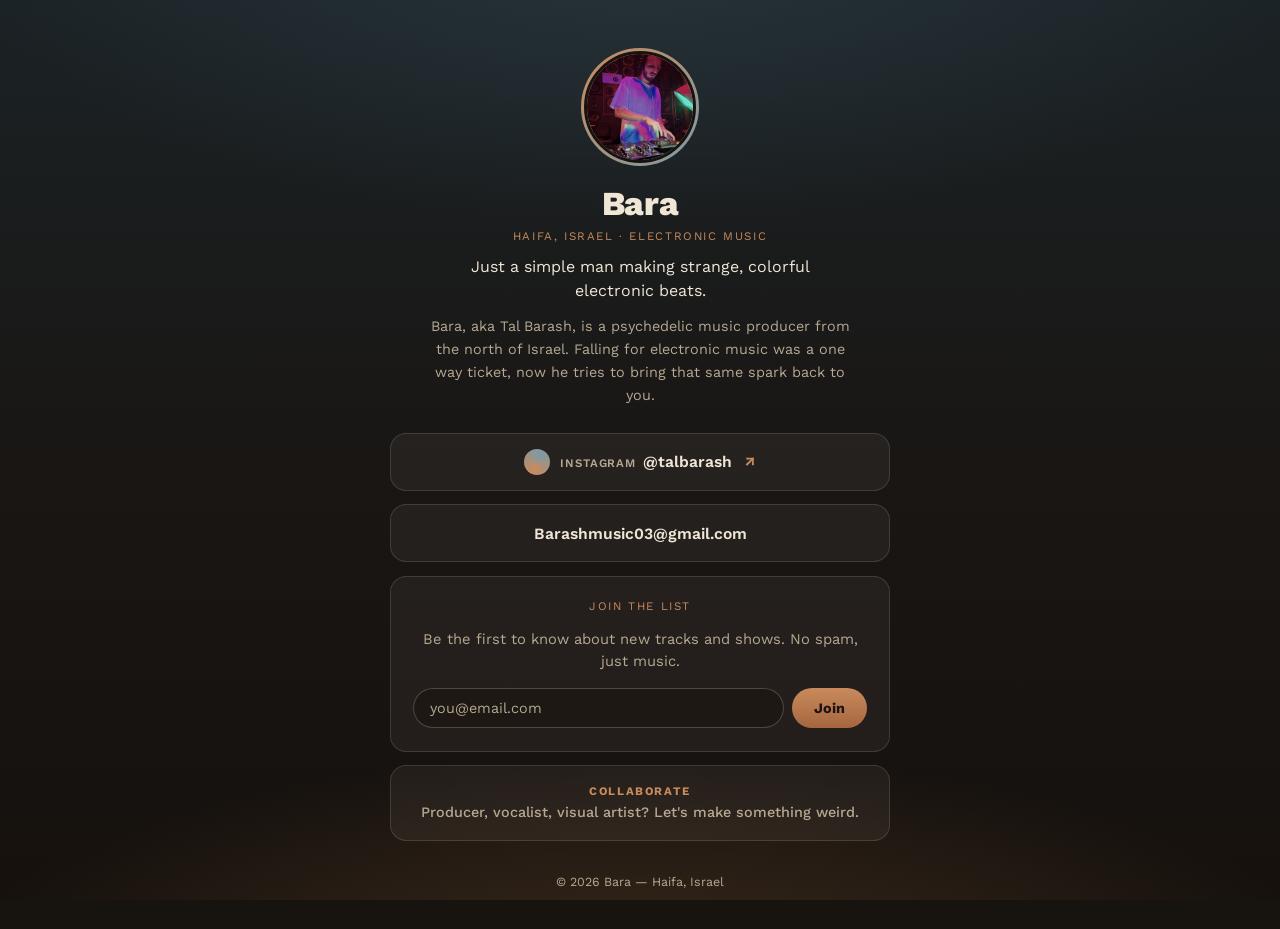
==== link.html @ 5e486f66 "Set browser title to 'Bara' only" ====
<!DOCTYPE html>
<html lang="en">
<head>
<meta charset="UTF-8">
<meta name="viewport" content="width=device-width, initial-scale=1.0">
<title>Bara</title>
<meta name="description" content="Bara is an electronic musician based in Haifa, Israel. Just a simple man making strange, colorful electronic beats.">
<meta name="robots" content="noindex">
<link rel="icon" type="image/svg+xml" href="favicon.svg">

<link rel="preconnect" href="https://fonts.googleapis.com">
<link rel="preconnect" href="https://fonts.gstatic.com" crossorigin>
<link href="https://fonts.googleapis.com/css2?family=Work+Sans:wght@400;500;600;700;800&display=swap" rel="stylesheet">
<link rel="stylesheet" href="link.css?v=1">
</head>
<body>

<main class="col">

  <header class="profile">
    <div class="avatar"><img src="images/hero.jpg" alt="Bara"></div>
    <h1>Bara</h1>
    <span class="loc">Haifa, Israel · Electronic music</span>
    <p class="tagline">Just a simple man making strange, colorful electronic beats.</p>
    <p class="bio">Bara, aka Tal Barash, is a psychedelic music producer from the north of Israel.
      Falling for electronic music was a one way ticket, now he tries to bring that same spark back to you.</p>
  </header>

  <div id="listen-links" class="stack"></div>
  <div id="follow-cards" class="stack"></div>
  <div id="connect-links" class="stack"></div>

  <a class="link-btn email-btn" id="booking-email" href="#">Loading…</a>

  <section class="card">
    <span class="card-label">Join the list</span>
    <p class="lead">Be the first to know about new tracks and shows. No spam, just music.</p>
    <form class="signup" action="https://api.web3forms.com/submit" method="POST">
      <input type="hidden" name="access_key" value="REPLACE_WITH_WEB3FORMS_KEY">
      <input type="hidden" name="subject" value="New Bara mailing list signup">
      <input type="email" name="email" class="signup-input" placeholder="you@email.com" required>
      <button type="submit" class="signup-btn">Join</button>
    </form>
  </section>

  <a class="link-btn collab-btn" href="mailto:Barashmusic03@gmail.com?subject=Let%27s%20collaborate">
    <span class="link-btn-title">Collaborate</span>
    <span class="link-btn-sub">Producer, vocalist, visual artist? Let's make something weird.</span>
  </a>

  <footer class="foot">
    <p>&copy; <span id="year"></span> Bara — Haifa, Israel</p>
  </footer>

</main>

<script src="links.js?v=18"></script>
<script src="script.js?v=18"></script>
</body>
</html>
---- link.css ----
:root {
  --ink: #efe6d6;
  --ink-dim: #b6a891;
  --clay: #c98a5c;
  --clay-deep: #a5663f;
  --blue: #7f9aa4;
  --line: rgba(239, 230, 214, 0.14);
  --card: rgba(239, 230, 214, 0.055);
  --font-body: "Work Sans", sans-serif;
}

* { margin: 0; padding: 0; box-sizing: border-box; }

body {
  min-height: 100vh;
  color: var(--ink);
  font-family: var(--font-body);
  background-color: #17130f;
  background-image:
    radial-gradient(90% 55% at 50% -8%, #27353c 0%, transparent 60%),
    radial-gradient(90% 40% at 50% 108%, #3a2a1c 0%, transparent 60%),
    linear-gradient(180deg, #1b2225 0%, #191614 52%, #16110d 100%);
  background-attachment: fixed;
}

a { color: inherit; text-decoration: none; }

/* ---------- single centered column ---------- */
.col {
  width: 100%;
  max-width: 540px;
  margin: 0 auto;
  padding: 3rem 1.25rem 2.5rem;
  display: flex;
  flex-direction: column;
  gap: 0.85rem;
}

/* ---------- profile ---------- */
.profile {
  display: flex;
  flex-direction: column;
  align-items: center;
  text-align: center;
  margin-bottom: 0.75rem;
}
.avatar {
  width: 118px;
  height: 118px;
  border-radius: 50%;
  padding: 3px;
  background: linear-gradient(135deg, var(--clay), var(--blue));
  margin-bottom: 1.1rem;
}
.avatar img {
  width: 100%;
  height: 100%;
  border-radius: 50%;
  object-fit: cover;
  object-position: center 28%;
  filter: saturate(0.7) sepia(0.25) brightness(0.95);
  border: 3px solid #17130f;
}
.profile h1 {
  font-size: 2.1rem;
  font-weight: 800;
  letter-spacing: -0.01em;
  margin-bottom: 0.4rem;
}
.loc {
  font-size: 0.72rem;
  letter-spacing: 0.14em;
  text-transform: uppercase;
  color: var(--clay);
  margin-bottom: 0.75rem;
}
.tagline {
  font-size: 1rem;
  color: var(--ink);
  line-height: 1.5;
  max-width: 26rem;
  margin-bottom: 0.75rem;
}
.bio {
  font-size: 0.9rem;
  color: var(--ink-dim);
  line-height: 1.6;
  max-width: 27rem;
}

/* ---------- uniform stacked buttons ---------- */
.stack { display: flex; flex-direction: column; gap: 0.85rem; }
.stack:empty { display: none; }

.link-btn,
.platform-link,
.follow-card {
  display: flex;
  align-items: center;
  justify-content: center;
  width: 100%;
  min-height: 58px;
  padding: 0.9rem 1.25rem;
  border-radius: 16px;
  background: var(--card);
  border: 1px solid var(--line);
  color: var(--ink);
  font-size: 0.98rem;
  font-weight: 600;
  text-align: center;
  transition: transform 0.18s ease, background 0.18s ease, border-color 0.18s ease;
}
.link-btn:hover,
.platform-link:hover,
.follow-card:hover {
  transform: translateY(-2px);
  background: rgba(201, 138, 92, 0.16);
  border-color: rgba(201, 138, 92, 0.5);
}

/* platform link (SoundCloud) */
.platform-link { gap: 0.55rem; }
.icon-dot { width: 7px; height: 7px; border-radius: 50%; background: var(--clay); }

/* follow card (Instagram) — normalize into a uniform button */
.follow-card { gap: 0.6rem; }
.follow-card-avatar {
  width: 26px; height: 26px; border-radius: 50%;
  background: conic-gradient(from 200deg, var(--clay), var(--blue), var(--clay));
  flex-shrink: 0;
}
.follow-card-text { display: flex; flex-direction: row; align-items: baseline; gap: 0.4rem; }
.follow-card-name { font-size: 0.72rem; color: var(--ink-dim); text-transform: uppercase; letter-spacing: 0.08em; }
.follow-card-handle { font-size: 0.98rem; font-weight: 600; }
.follow-card-arrow { color: var(--clay); margin-left: 0.15rem; }

/* email button */
.email-btn { color: var(--ink); }

/* collab — two-line button */
.collab-btn { flex-direction: column; gap: 0.25rem; padding: 1.1rem 1.25rem; }
.link-btn-title {
  font-size: 0.72rem; letter-spacing: 0.14em; text-transform: uppercase; color: var(--clay); font-weight: 700;
}
.link-btn-sub { font-size: 0.9rem; font-weight: 500; color: var(--ink-dim); line-height: 1.4; }

/* ---------- cards (players, newsletter) ---------- */
.card {
  width: 100%;
  padding: 1.4rem;
  border-radius: 16px;
  background: var(--card);
  border: 1px solid var(--line);
}
.card-label {
  display: block;
  font-size: 0.72rem;
  letter-spacing: 0.14em;
  text-transform: uppercase;
  color: var(--clay);
  margin-bottom: 0.9rem;
  text-align: center;
}

.track {
  background: rgba(20, 16, 12, 0.4);
  border: 1px solid var(--line);
  border-radius: 12px;
  padding: 0.85rem 0.95rem;
}
.track + .track { margin-top: 0.7rem; }
.track-name { display: block; font-weight: 600; font-size: 0.95rem; margin-bottom: 0.5rem; }
.track audio { width: 100%; height: 34px; display: block; }

/* newsletter */
.lead { color: var(--ink-dim); font-size: 0.92rem; line-height: 1.5; margin-bottom: 1rem; text-align: center; }
.signup { display: flex; gap: 0.5rem; }
.signup-input {
  flex: 1; min-width: 0;
  padding: 0.7rem 1rem;
  border-radius: 999px;
  background: rgba(20, 16, 12, 0.4);
  border: 1px solid rgba(239, 230, 214, 0.22);
  color: var(--ink);
  font-family: var(--font-body);
  font-size: 0.9rem;
}
.signup-input::placeholder { color: var(--ink-dim); }
.signup-input:focus { outline: none; border-color: var(--clay); }
.signup-btn {
  font-family: var(--font-body); font-weight: 700;
  background: linear-gradient(180deg, var(--clay), var(--clay-deep));
  color: #1c1410; border: none;
  padding: 0.7rem 1.35rem; border-radius: 999px;
  font-size: 0.9rem; cursor: pointer;
  transition: transform 0.18s ease;
}
.signup-btn:hover { transform: translateY(-2px); }

/* ---------- footer ---------- */
.foot {
  text-align: center;
  padding-top: 1.25rem;
  color: var(--ink-dim);
  font-size: 0.78rem;
}
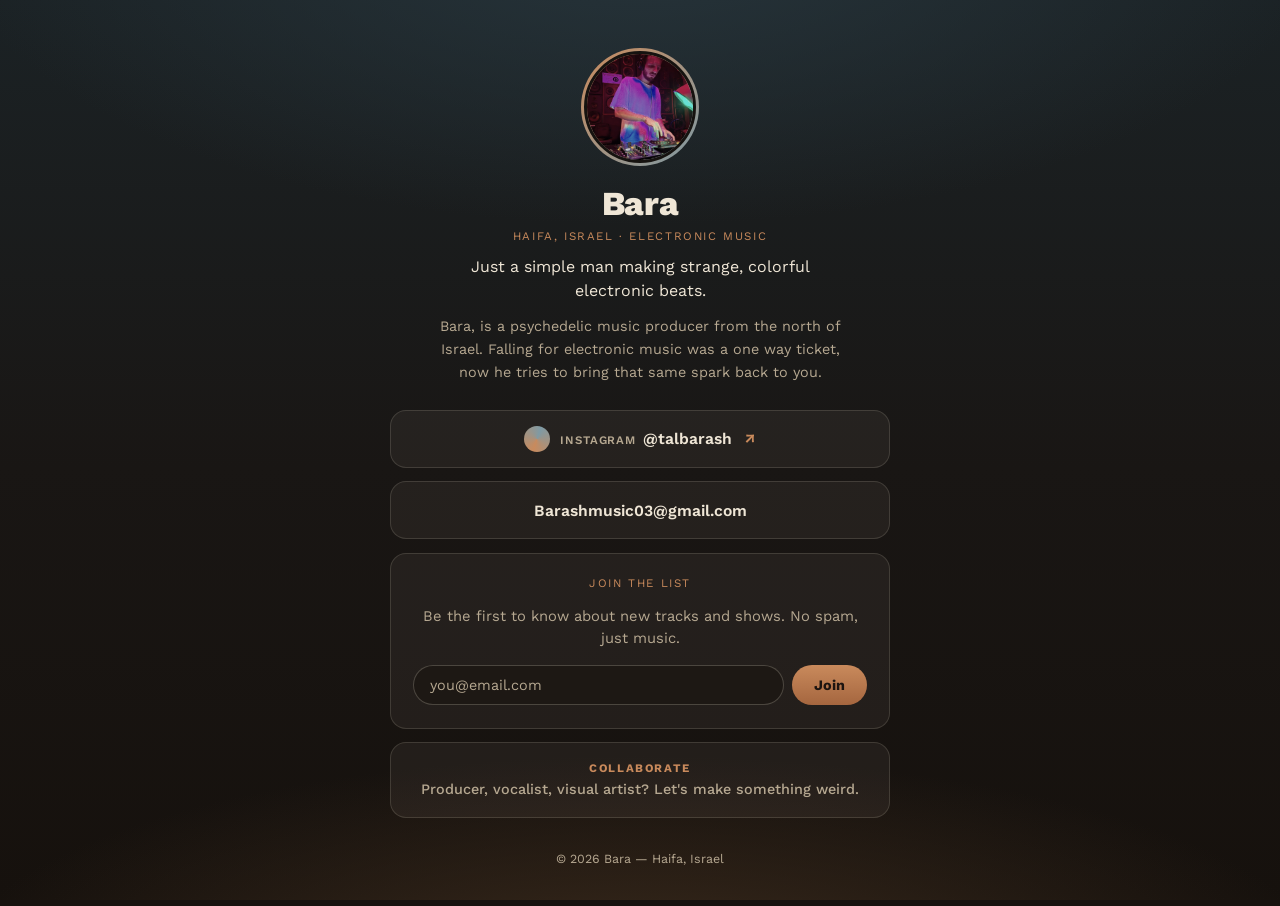
==== commit 34ee7209: "Remove 'aka Tal Barash' from link page bio" ====
--- a/link.html
+++ b/link.html
@@ -22,7 +22,7 @@
     <h1>Bara</h1>
     <span class="loc">Haifa, Israel · Electronic music</span>
     <p class="tagline">Just a simple man making strange, colorful electronic beats.</p>
-    <p class="bio">Bara, aka Tal Barash, is a psychedelic music producer from the north of Israel.
+    <p class="bio">Bara, is a psychedelic music producer from the north of Israel.
       Falling for electronic music was a one way ticket, now he tries to bring that same spark back to you.</p>
   </header>
 
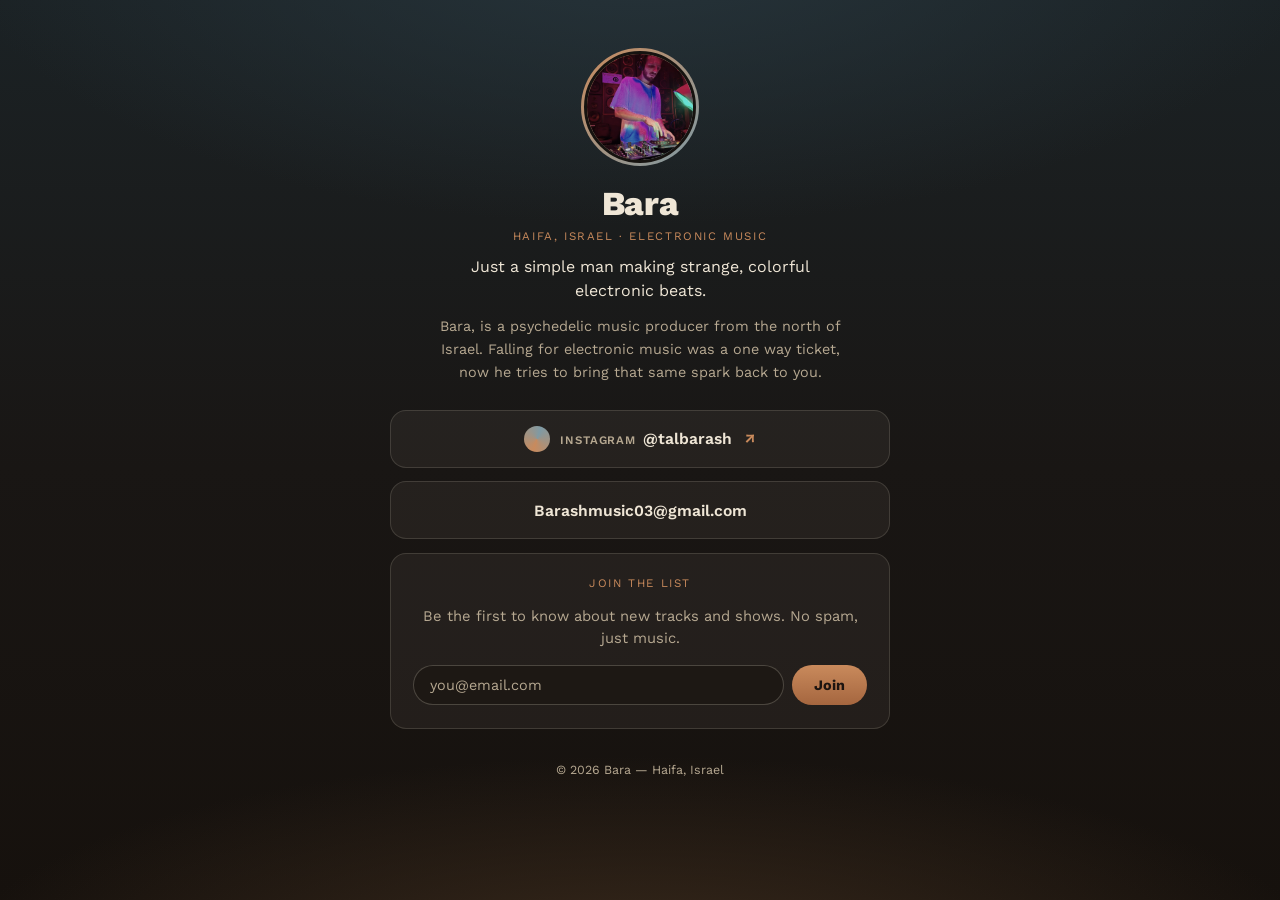
==== commit 14c5ab8d: "Remove collab tab from link page" ====
--- a/link.html
+++ b/link.html
@@ -43,11 +43,6 @@
     </form>
   </section>
 
-  <a class="link-btn collab-btn" href="mailto:Barashmusic03@gmail.com?subject=Let%27s%20collaborate">
-    <span class="link-btn-title">Collaborate</span>
-    <span class="link-btn-sub">Producer, vocalist, visual artist? Let's make something weird.</span>
-  </a>
-
   <footer class="foot">
     <p>&copy; <span id="year"></span> Bara — Haifa, Israel</p>
   </footer>
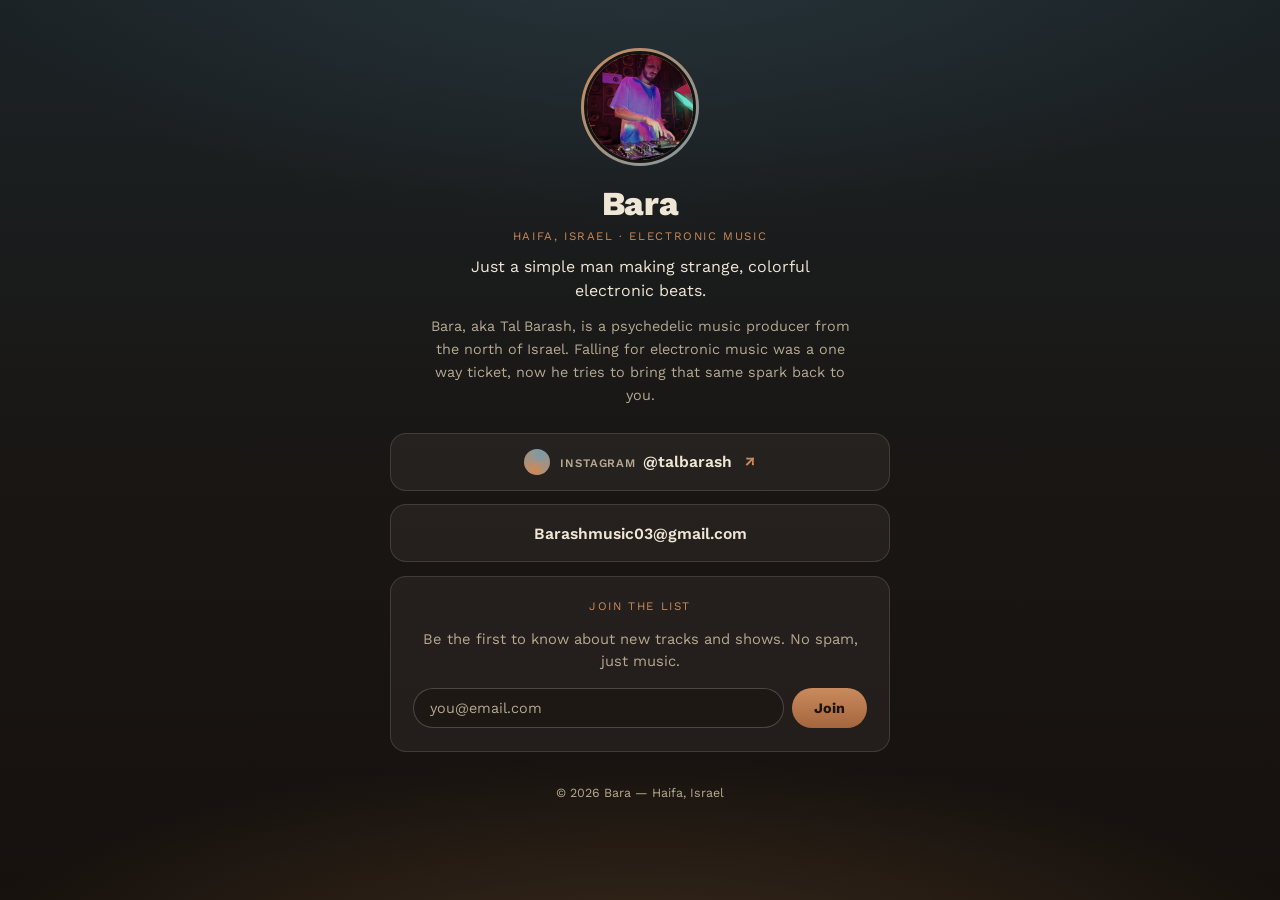
==== commit 280bc969: "Add 'aka Tal Barash' to link page bio" ====
--- a/link.html
+++ b/link.html
@@ -22,7 +22,7 @@
     <h1>Bara</h1>
     <span class="loc">Haifa, Israel · Electronic music</span>
     <p class="tagline">Just a simple man making strange, colorful electronic beats.</p>
-    <p class="bio">Bara, is a psychedelic music producer from the north of Israel.
+    <p class="bio">Bara, aka Tal Barash, is a psychedelic music producer from the north of Israel.
       Falling for electronic music was a one way ticket, now he tries to bring that same spark back to you.</p>
   </header>
 
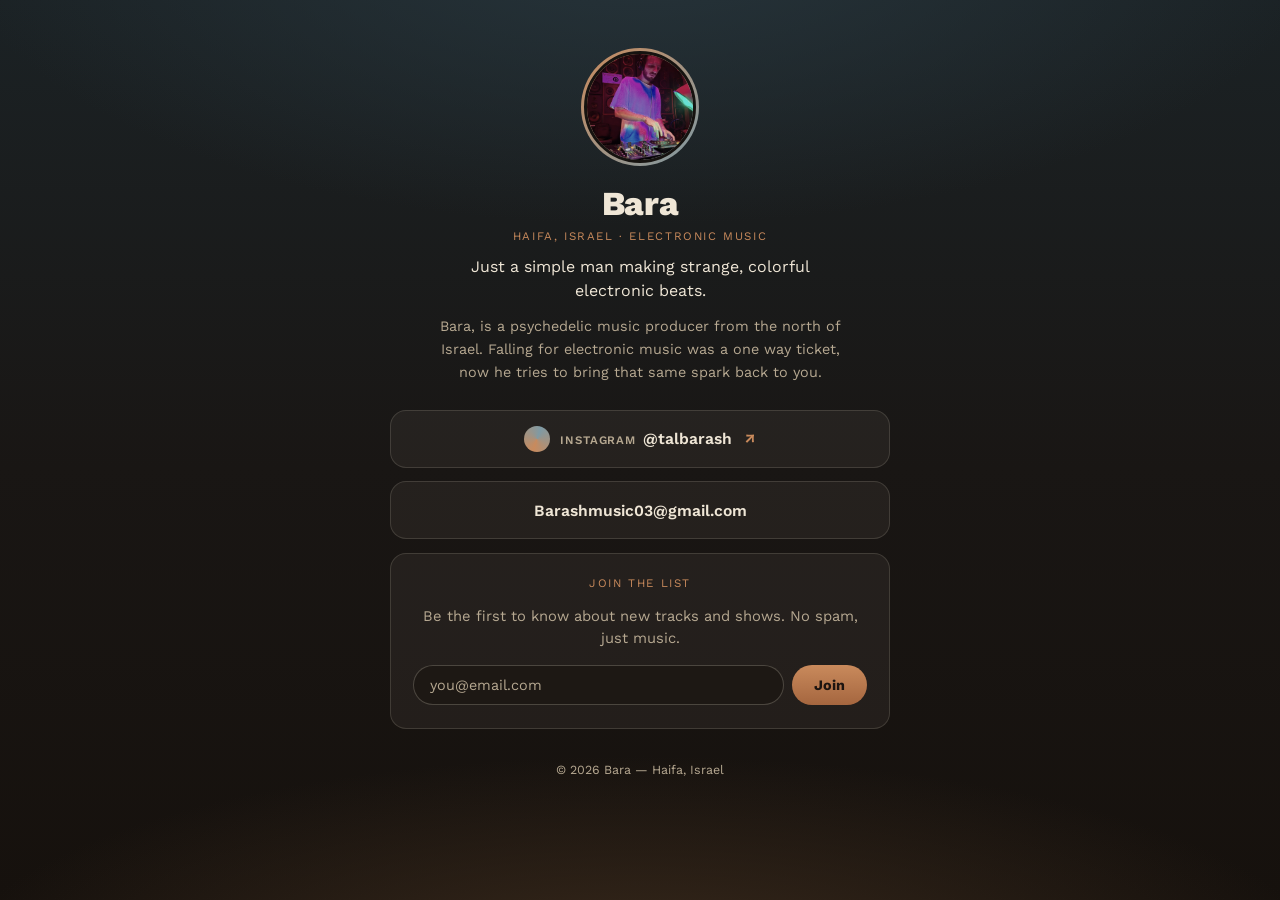
==== commit 6dab072c: "Revert 'aka Tal Barash' on link page bio" ====
--- a/link.html
+++ b/link.html
@@ -22,7 +22,7 @@
     <h1>Bara</h1>
     <span class="loc">Haifa, Israel · Electronic music</span>
     <p class="tagline">Just a simple man making strange, colorful electronic beats.</p>
-    <p class="bio">Bara, aka Tal Barash, is a psychedelic music producer from the north of Israel.
+    <p class="bio">Bara, is a psychedelic music producer from the north of Israel.
       Falling for electronic music was a one way ticket, now he tries to bring that same spark back to you.</p>
   </header>
 
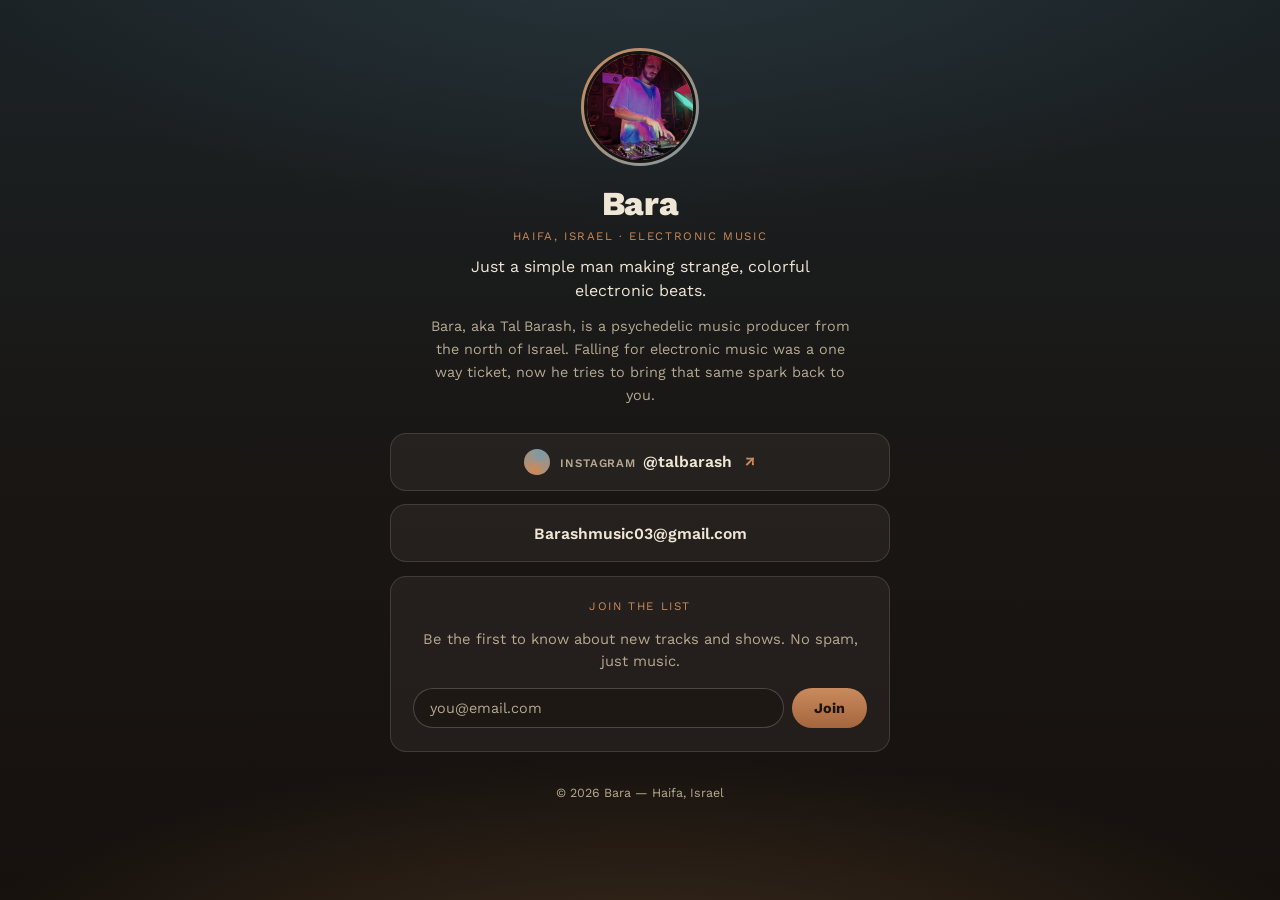
==== commit 7215a169: "Add 'aka Tal Barash' to link page bio" ====
--- a/link.html
+++ b/link.html
@@ -22,7 +22,7 @@
     <h1>Bara</h1>
     <span class="loc">Haifa, Israel · Electronic music</span>
     <p class="tagline">Just a simple man making strange, colorful electronic beats.</p>
-    <p class="bio">Bara, is a psychedelic music producer from the north of Israel.
+    <p class="bio">Bara, aka Tal Barash, is a psychedelic music producer from the north of Israel.
       Falling for electronic music was a one way ticket, now he tries to bring that same spark back to you.</p>
   </header>
 
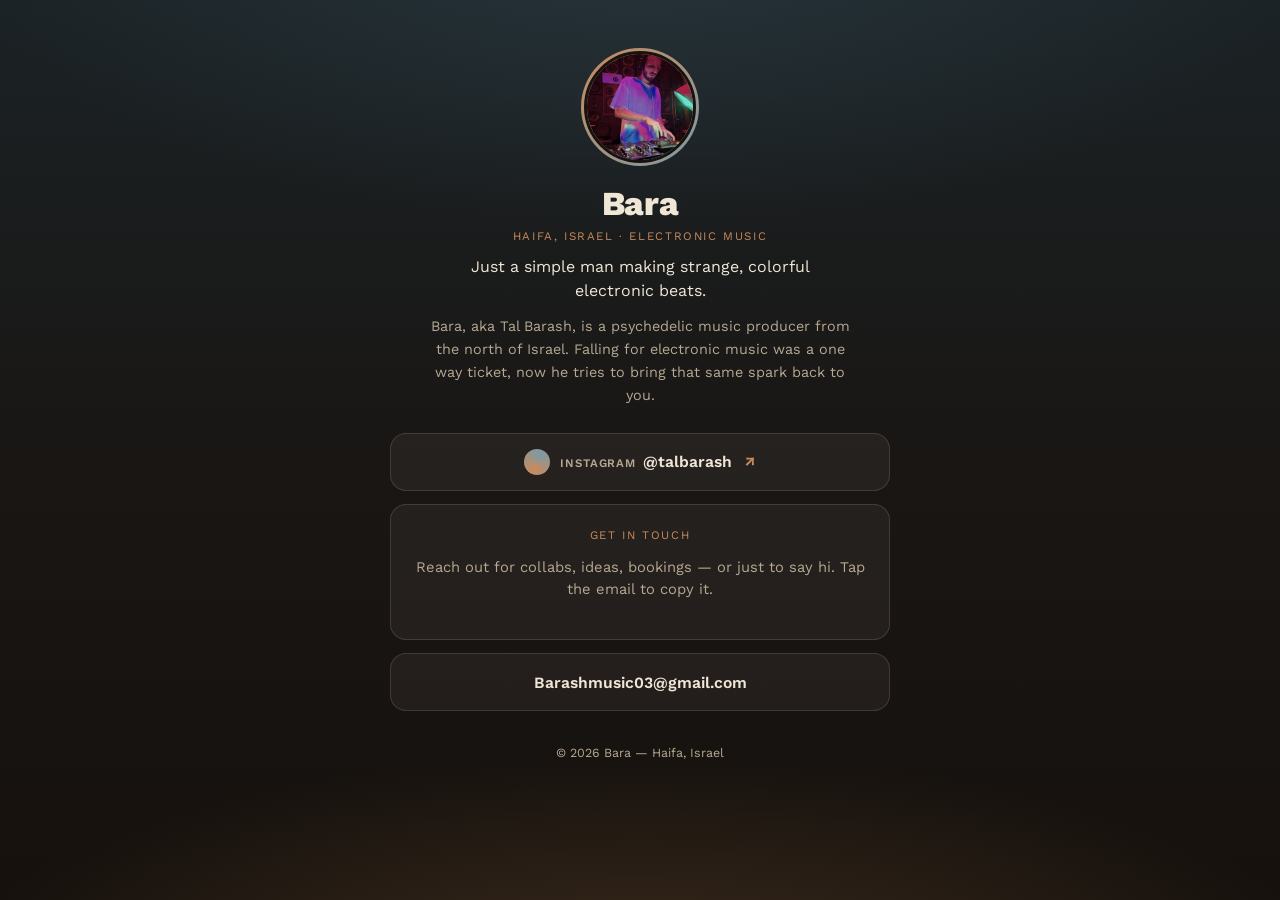
==== commit 84aafc8b: "Replace newsletter with get-in-touch note above copy-email tab" ====
--- a/link.html
+++ b/link.html
@@ -30,18 +30,12 @@
   <div id="follow-cards" class="stack"></div>
   <div id="connect-links" class="stack"></div>
 
+  <section class="card">
+    <span class="card-label">Get in touch</span>
+    <p class="lead">Reach out for collabs, ideas, bookings — or just to say hi. Tap the email to copy it.</p>
+  </section>
+
   <a class="link-btn email-btn" id="booking-email" href="#">Loading…</a>
-
-  <section class="card">
-    <span class="card-label">Join the list</span>
-    <p class="lead">Be the first to know about new tracks and shows. No spam, just music.</p>
-    <form class="signup" action="https://api.web3forms.com/submit" method="POST">
-      <input type="hidden" name="access_key" value="REPLACE_WITH_WEB3FORMS_KEY">
-      <input type="hidden" name="subject" value="New Bara mailing list signup">
-      <input type="email" name="email" class="signup-input" placeholder="you@email.com" required>
-      <button type="submit" class="signup-btn">Join</button>
-    </form>
-  </section>
 
   <footer class="foot">
     <p>&copy; <span id="year"></span> Bara — Haifa, Israel</p>
@@ -49,7 +43,7 @@
 
 </main>
 
-<script src="links.js?v=18"></script>
-<script src="script.js?v=18"></script>
+<script src="links.js?v=19"></script>
+<script src="script.js?v=19"></script>
 </body>
 </html>
